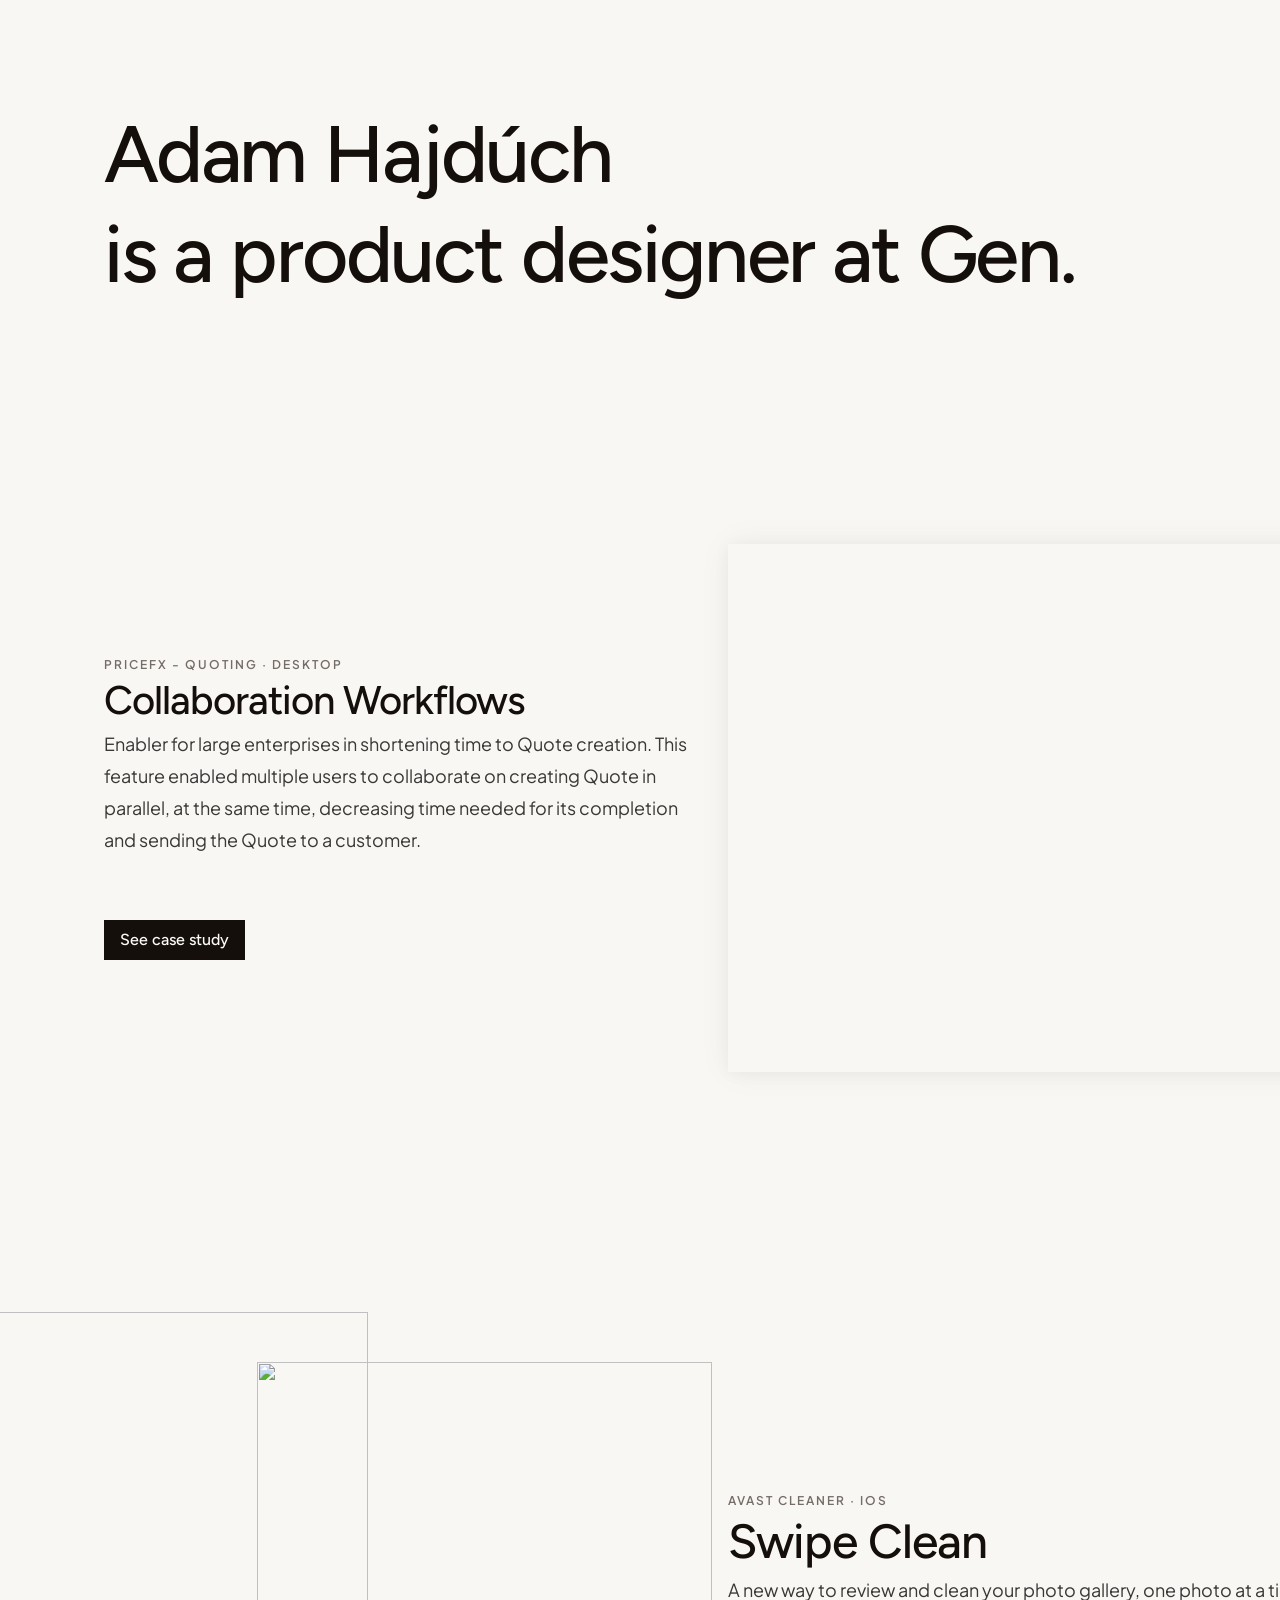
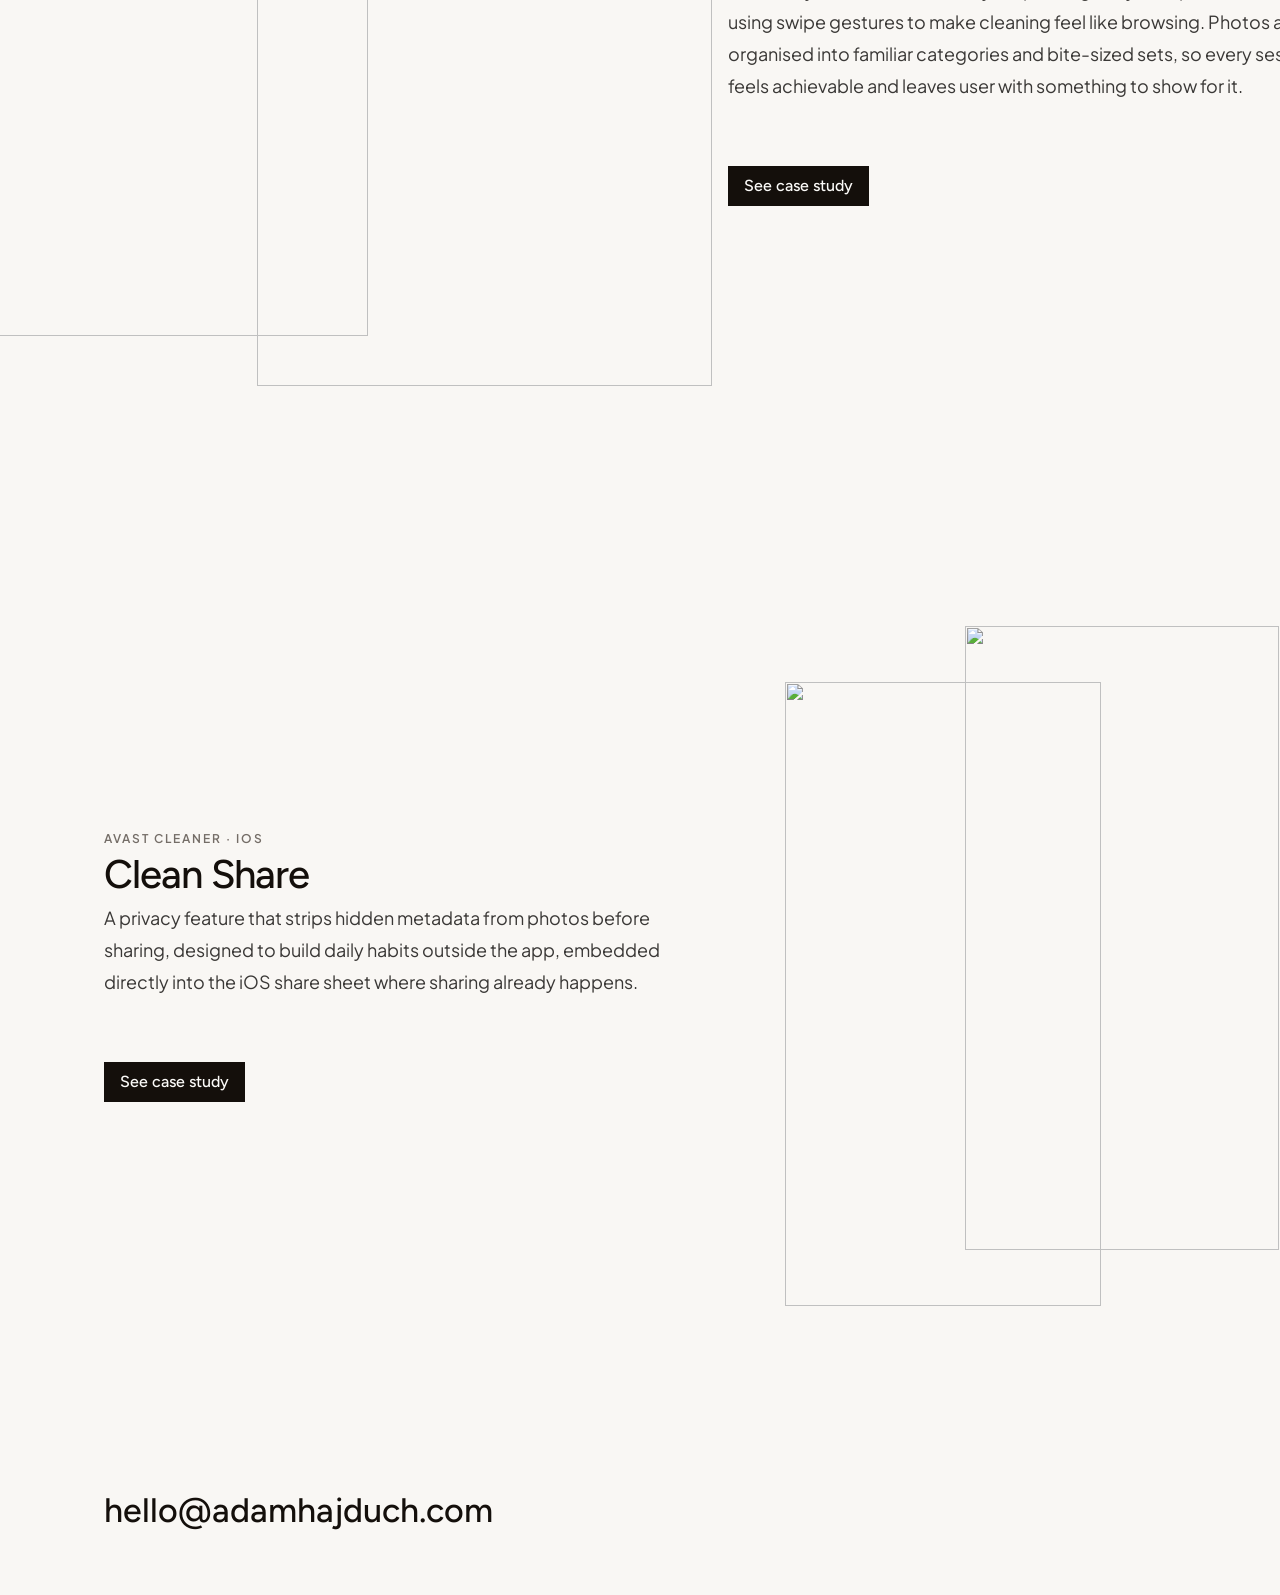
==== index.html @ be0cc2b2 "Initial commit — portfolio v2 All four pages complete with unified responsive system (--side variabl" ====
<!DOCTYPE html>
<html lang="en">
<head>
  <meta charset="UTF-8">
  <meta name="viewport" content="width=device-width, initial-scale=1.0">
  <title>Adam Hajdúch — Product Designer</title>
  <link rel="preconnect" href="https://fonts.googleapis.com">
  <link rel="preconnect" href="https://fonts.gstatic.com" crossorigin>
  <link href="https://fonts.googleapis.com/css2?family=Figtree:wght@400;500;600&family=Plus+Jakarta+Sans:wght@400;600&display=swap" rel="stylesheet">
  <style>
    *, *::before, *::after { box-sizing: border-box; margin: 0; padding: 0; }

    body {
      background: #f9f7f4;
      color: #140f0b;
      min-width: 1440px;
    }

    :root {
      --side: max(104px, calc((100vw - 1232px) / 2));
    }

    .page {
      display: flex;
      flex-direction: column;
      align-items: center;
      padding-top: 104px;
    }

    /* ── Hero ── */
    .hero {
      width: 100%;
      padding: 0 var(--side) 120px;
    }

    .hero h1 {
      font-family: 'Figtree', sans-serif;
      font-weight: 500;
      font-size: 80px;
      line-height: 100px;
      letter-spacing: -2.176px;
      color: #140f0b;
    }

    /* ── Case study row (text left, visual right) ── */
    .case-row {
      width: 100%;
      display: flex;
      gap: 16px;
      align-items: center;
      padding: 120px var(--side);
    }

    .case-text {
      display: flex;
      flex-direction: column;
      gap: 64px;
      flex-shrink: 0;
      width: 608px;
    }

    .case-label {
      font-family: 'Plus Jakarta Sans', sans-serif;
      font-weight: 600;
      font-size: 12px;
      letter-spacing: 2px;
      text-transform: uppercase;
      color: #746d67;
      margin-bottom: 4px;
    }

    .case-title {
      font-family: 'Figtree', sans-serif;
      font-weight: 500;
      font-size: 40px;
      letter-spacing: -1px;
      color: #140f0b;
      margin-bottom: 4px;
    }

    .case-title.xl { font-size: 48px; }

    .case-body {
      font-family: 'Plus Jakarta Sans', sans-serif;
      font-weight: 400;
      font-size: 18px;
      line-height: 32px;
      color: #3a3836;
    }

    .btn {
      display: inline-flex;
      align-items: center;
      justify-content: center;
      background: #140f0b;
      color: #fcfbf9;
      font-family: 'Figtree', sans-serif;
      font-weight: 500;
      font-size: 16px;
      height: 40px;
      padding: 4px 16px;
      text-decoration: none;
      white-space: nowrap;
      align-self: flex-start;
    }

    /* ── Collaboration Workflows image ── */
    .cw-image {
      flex-shrink: 0;
      width: 847px;
      height: 528px;
      position: relative;
      overflow: hidden;
      box-shadow: 0 0 32px rgba(0,0,0,.05), 0 2px 16px rgba(0,0,0,.04);
    }

    .cw-image img {
      position: absolute;
      width: 123.64%;
      height: 138.11%;
      left: -11.88%;
      top: -19.05%;
      max-width: none;
    }

    /* ── Swipe Clean section (phones bleed left, text right-aligned) ── */
    .swipe-section {
      width: 100%;
      display: flex;
      align-items: center;
      justify-content: flex-end;
      gap: 16px;
      padding: 120px var(--side);
    }

    .swipe-phones {
      display: inline-grid;
      grid-template-columns: max-content;
      grid-template-rows: max-content;
      place-items: start;
      flex-shrink: 0;
      line-height: 0;
    }

    .sp-left {
      grid-column: 1;
      grid-row: 1;
      width: 454.64px;
      height: 624px;
    }

    .sp-right {
      grid-column: 1;
      grid-row: 1;
      width: 454.64px;
      height: 624px;
      margin-left: 344px;
      margin-top: 50px;
    }

    .sp-left img,
    .sp-right img {
      display: block;
      width: 100%;
      height: 100%;
      object-fit: cover;
    }

    .swipe-text {
      flex-shrink: 0;
      width: 608px;
      display: flex;
      flex-direction: column;
      gap: 64px;
    }

    /* ── Clean Share phone stack ── */
    .cs-visuals {
      flex-shrink: 0;
      width: 608px;
      display: flex;
      align-items: center;
      justify-content: center;
    }

    .cs-phones {
      position: relative;
      display: inline-grid;
      grid-template-columns: max-content;
      grid-template-rows: max-content;
      place-items: start;
    }

    .cs-phone-back {
      grid-column: 1;
      grid-row: 1;
      width: 314.89px;
      height: 624px;
      margin-left: 180px;
      position: relative;
    }

    .cs-phone-front {
      grid-column: 1;
      grid-row: 1;
      width: 316px;
      height: 624px;
      margin-top: 56px;
      position: relative;
    }

    .cs-phone-back img,
    .cs-phone-front img {
      position: absolute;
      inset: 0;
      width: 100%;
      height: 100%;
      object-fit: cover;
    }

    /* ── Footer ── */
    .footer {
      width: 100%;
      padding: 64px var(--side);
    }

    .footer-email {
      font-family: 'Figtree', sans-serif;
      font-weight: 500;
      font-size: 34px;
      color: #140f0b;
    }
  </style>
</head>
<body>
  <div class="page">

    <!-- Hero -->
    <div class="hero">
      <h1>Adam Hajdúch<br>is a product designer at Gen.</h1>
    </div>

    <!-- Collaboration Workflows -->
    <div class="case-row">
      <div class="case-text">
        <div>
          <p class="case-label">Pricefx - Quoting · Desktop</p>
          <p class="case-title">Collaboration Workflows</p>
          <p class="case-body">Enabler for large enterprises in shortening time to Quote creation. This feature enabled multiple users to collaborate on creating Quote in parallel, at the same time, decreasing time needed for its completion and sending the Quote to a customer.</p>
        </div>
        <a href="collab-workflows.html" class="btn">See case study</a>
      </div>
      <div class="cw-image">
        <img src="https://www.figma.com/api/mcp/asset/aeedf859-9474-4553-adf2-9cdf121401b4" alt="Collaboration Workflows screenshot">
      </div>
    </div>

    <!-- Swipe Clean -->
    <div class="swipe-section">
      <div class="swipe-phones">
        <div class="sp-left">
          <img src="https://www.figma.com/api/mcp/asset/293a07ca-1bfd-4714-a351-c28af2333aab" alt="">
        </div>
        <div class="sp-right">
          <img src="https://www.figma.com/api/mcp/asset/dbe81a13-e0e3-4c7d-9659-384928628e4d" alt="">
        </div>
      </div>
      <div class="swipe-text">
        <div>
          <p class="case-label">Avast Cleaner · iOS</p>
          <p class="case-title xl">Swipe Clean</p>
          <p class="case-body">A new way to review and clean your photo gallery, one photo at a time, using swipe gestures to make cleaning feel like browsing. Photos are organised into familiar categories and bite-sized sets, so every session feels achievable and leaves user with something to show for it.</p>
        </div>
        <a href="swipe-clean.html" class="btn">See case study</a>
      </div>
    </div>

    <!-- Clean Share -->
    <div class="case-row">
      <div class="case-text">
        <div>
          <p class="case-label">Avast Cleaner · iOS</p>
          <p class="case-title">Clean Share</p>
          <p class="case-body">A privacy feature that strips hidden metadata from photos before sharing, designed to build daily habits outside the app, embedded directly into the iOS share sheet where sharing already happens.</p>
        </div>
        <a href="clean-share.html" class="btn">See case study</a>
      </div>
      <div class="cs-visuals">
        <div class="cs-phones">
          <div class="cs-phone-back">
            <img src="https://www.figma.com/api/mcp/asset/eeb5b27a-d9a6-4628-acfc-5afd667ada21" alt="">
          </div>
          <div class="cs-phone-front">
            <img src="https://www.figma.com/api/mcp/asset/adb7f929-5672-481c-b24a-2118437be50b" alt="">
          </div>
        </div>
      </div>
    </div>

    <!-- Footer -->
    <div class="footer">
      <p class="footer-email">hello@adamhajduch.com</p>
    </div>

  </div>
</body>
</html>
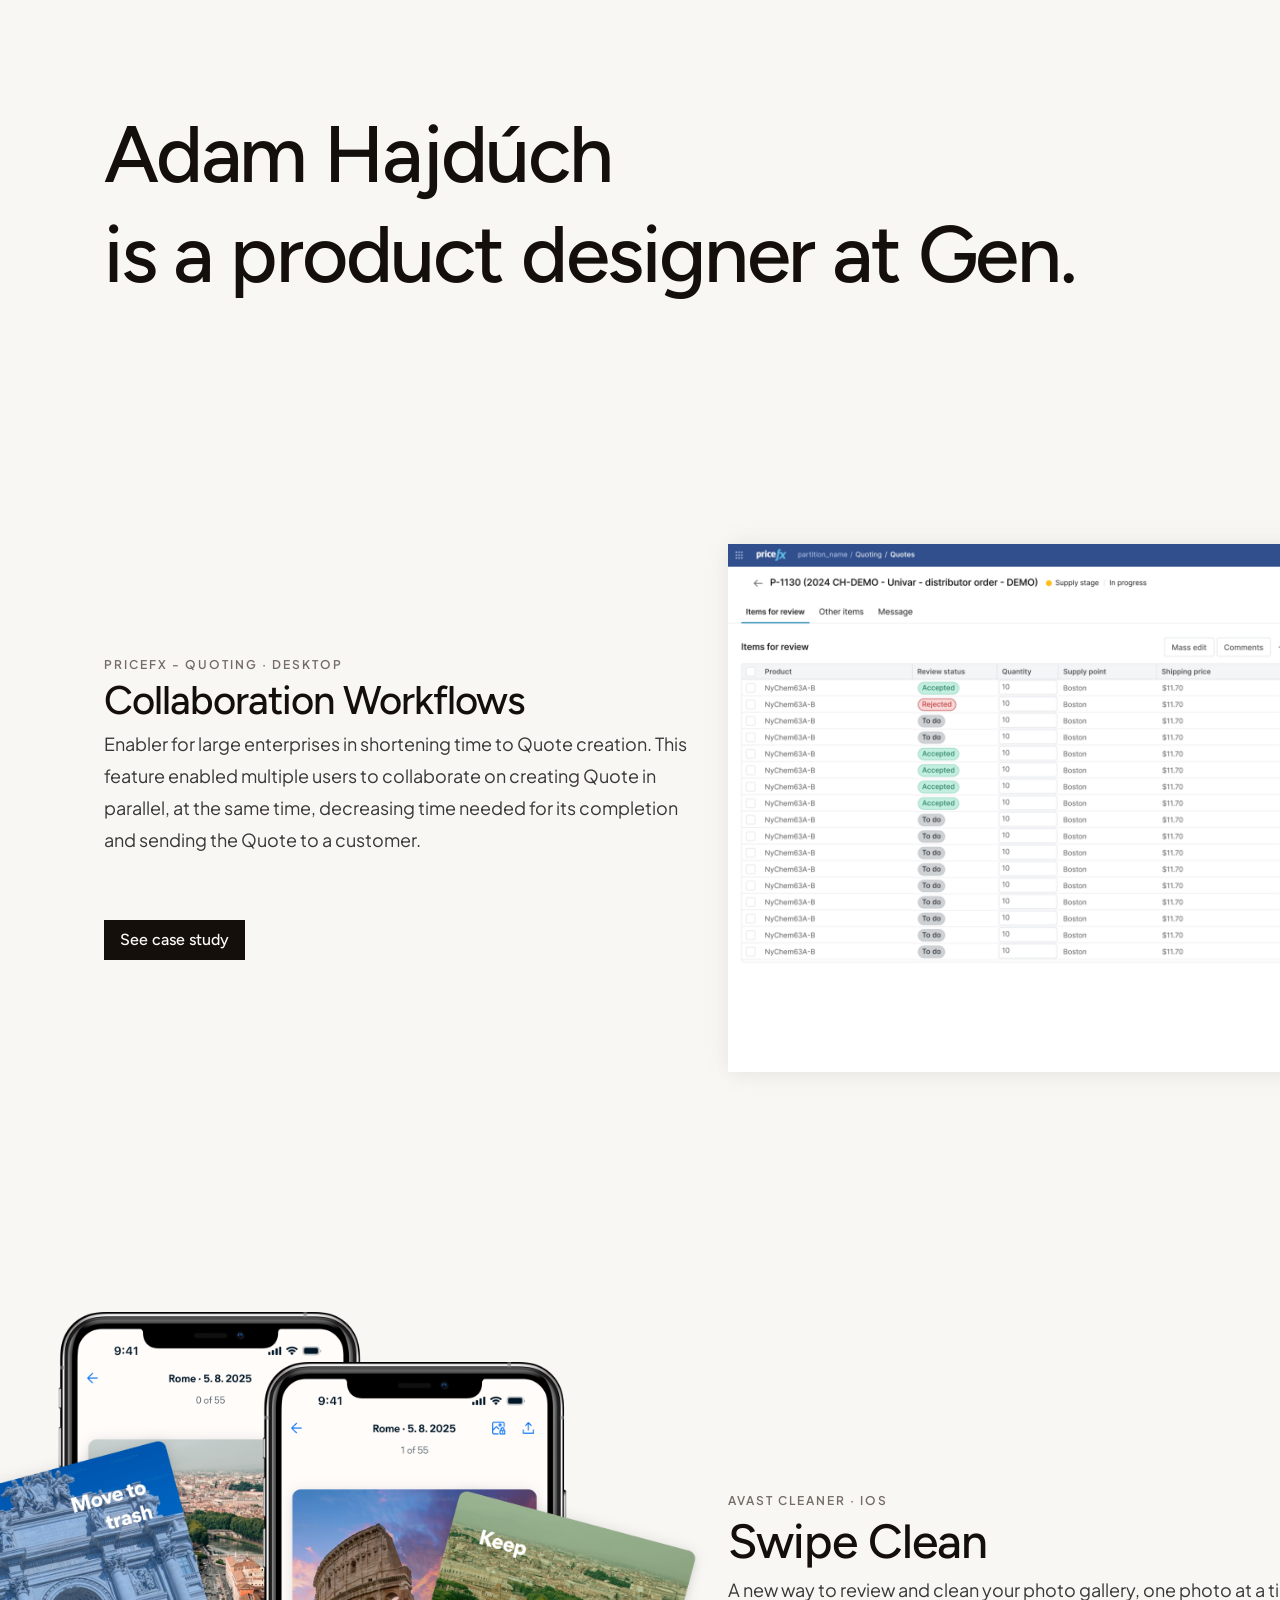
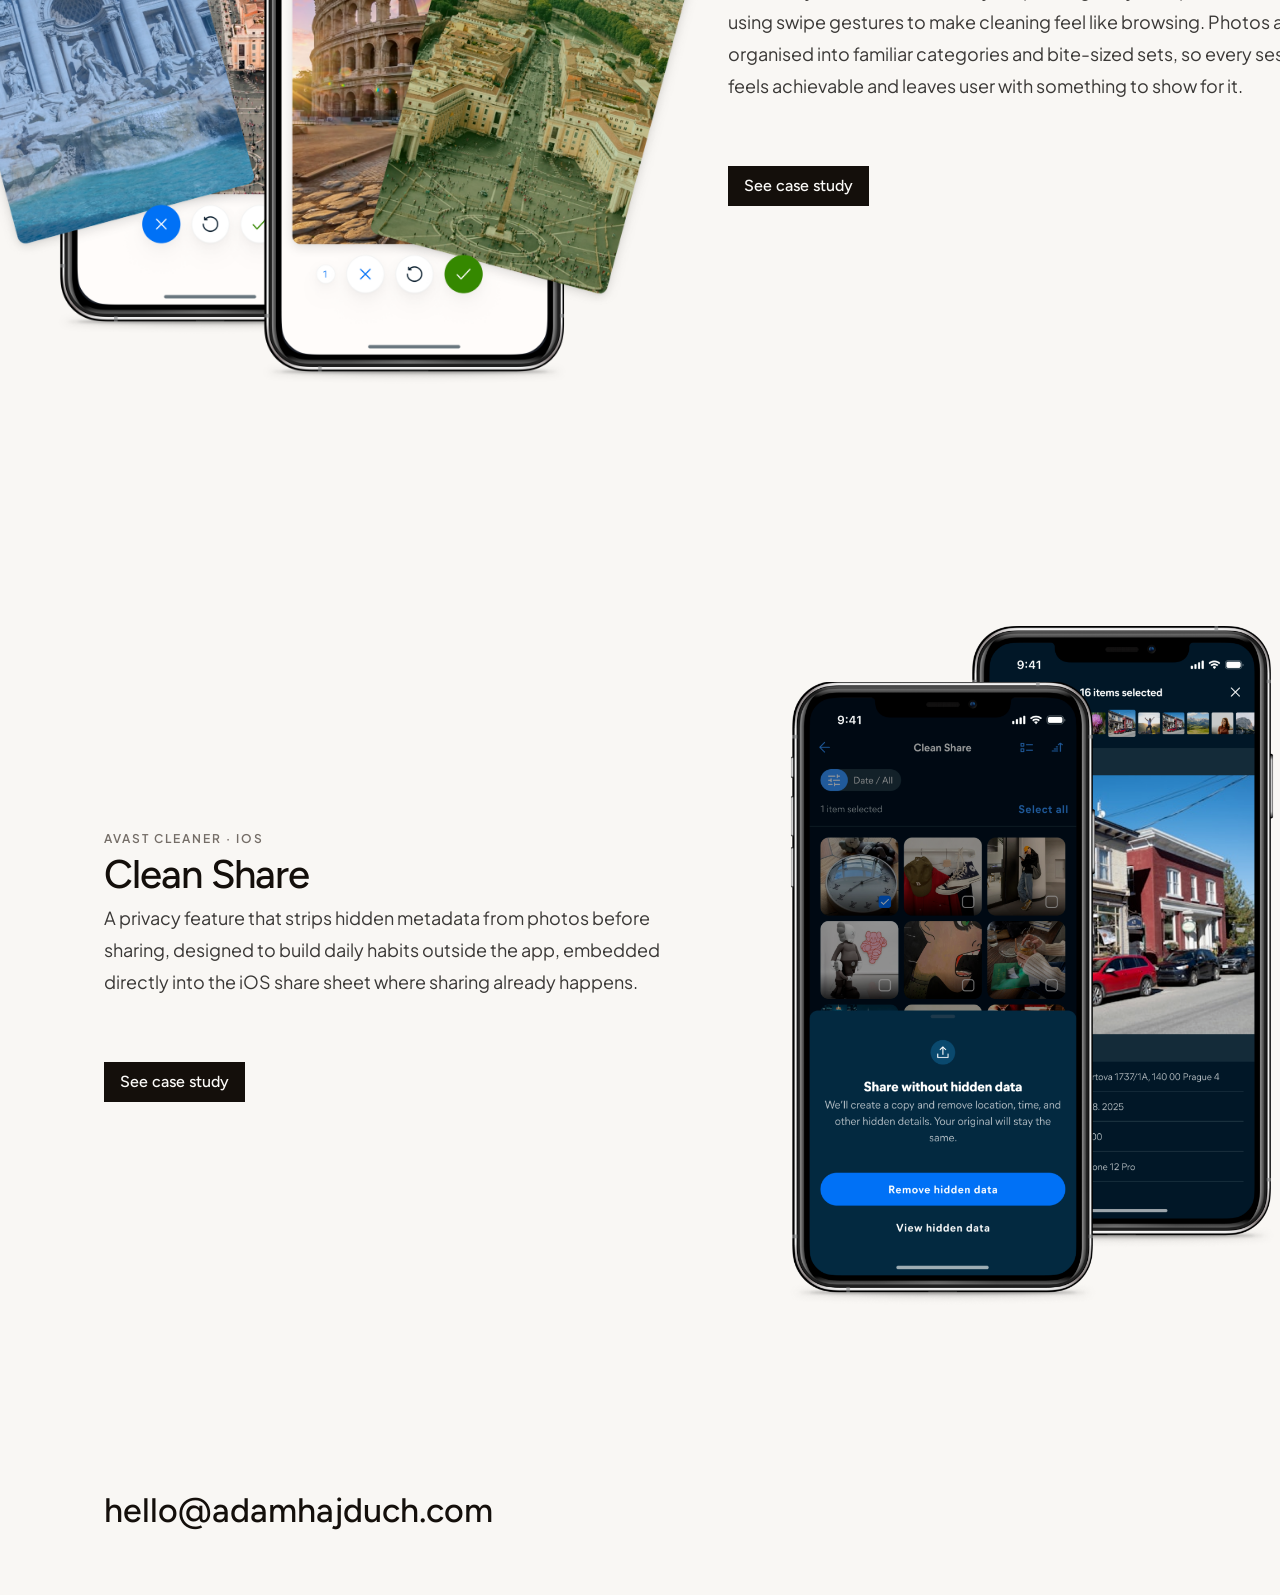
==== commit 130dfaaf: "Download index.html images locally at 2× resolution All 5 images downloaded from Figma and resized t" ====
--- a/index.html
+++ b/index.html
@@ -10,6 +10,8 @@
   <style>
     *, *::before, *::after { box-sizing: border-box; margin: 0; padding: 0; }
 
+    html { overflow-x: hidden; }
+
     body {
       background: #f9f7f4;
       color: #140f0b;
@@ -251,7 +253,7 @@
         <a href="collab-workflows.html" class="btn">See case study</a>
       </div>
       <div class="cw-image">
-        <img src="https://www.figma.com/api/mcp/asset/aeedf859-9474-4553-adf2-9cdf121401b4" alt="Collaboration Workflows screenshot">
+        <img src="assets/cw-screenshot.png" alt="Collaboration Workflows screenshot">
       </div>
     </div>
 
@@ -259,10 +261,10 @@
     <div class="swipe-section">
       <div class="swipe-phones">
         <div class="sp-left">
-          <img src="https://www.figma.com/api/mcp/asset/293a07ca-1bfd-4714-a351-c28af2333aab" alt="">
+          <img src="assets/sc-phone-left.png" alt="">
         </div>
         <div class="sp-right">
-          <img src="https://www.figma.com/api/mcp/asset/dbe81a13-e0e3-4c7d-9659-384928628e4d" alt="">
+          <img src="assets/sc-phone-right.png" alt="">
         </div>
       </div>
       <div class="swipe-text">
@@ -288,10 +290,10 @@
       <div class="cs-visuals">
         <div class="cs-phones">
           <div class="cs-phone-back">
-            <img src="https://www.figma.com/api/mcp/asset/eeb5b27a-d9a6-4628-acfc-5afd667ada21" alt="">
+            <img src="assets/cs-phone-back.png" alt="">
           </div>
           <div class="cs-phone-front">
-            <img src="https://www.figma.com/api/mcp/asset/adb7f929-5672-481c-b24a-2118437be50b" alt="">
+            <img src="assets/cs-phone-front.png" alt="">
           </div>
         </div>
       </div>
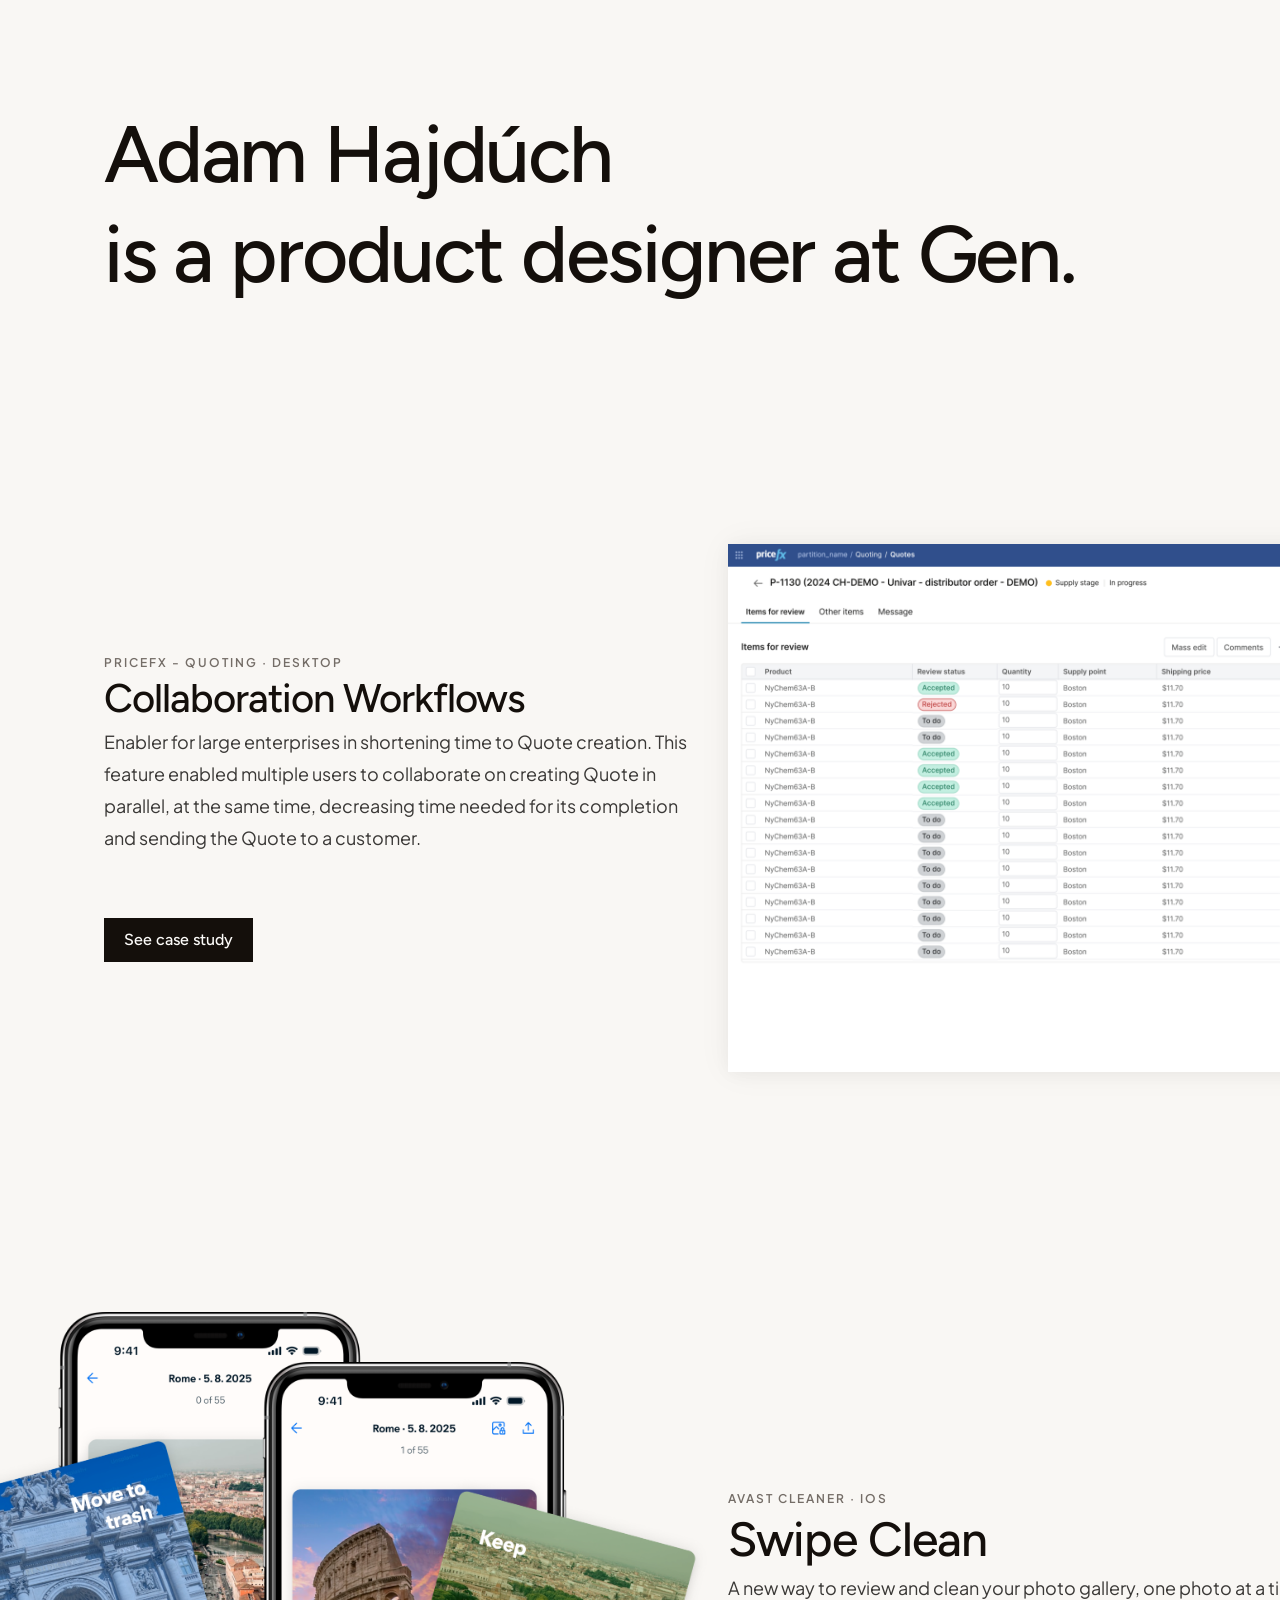
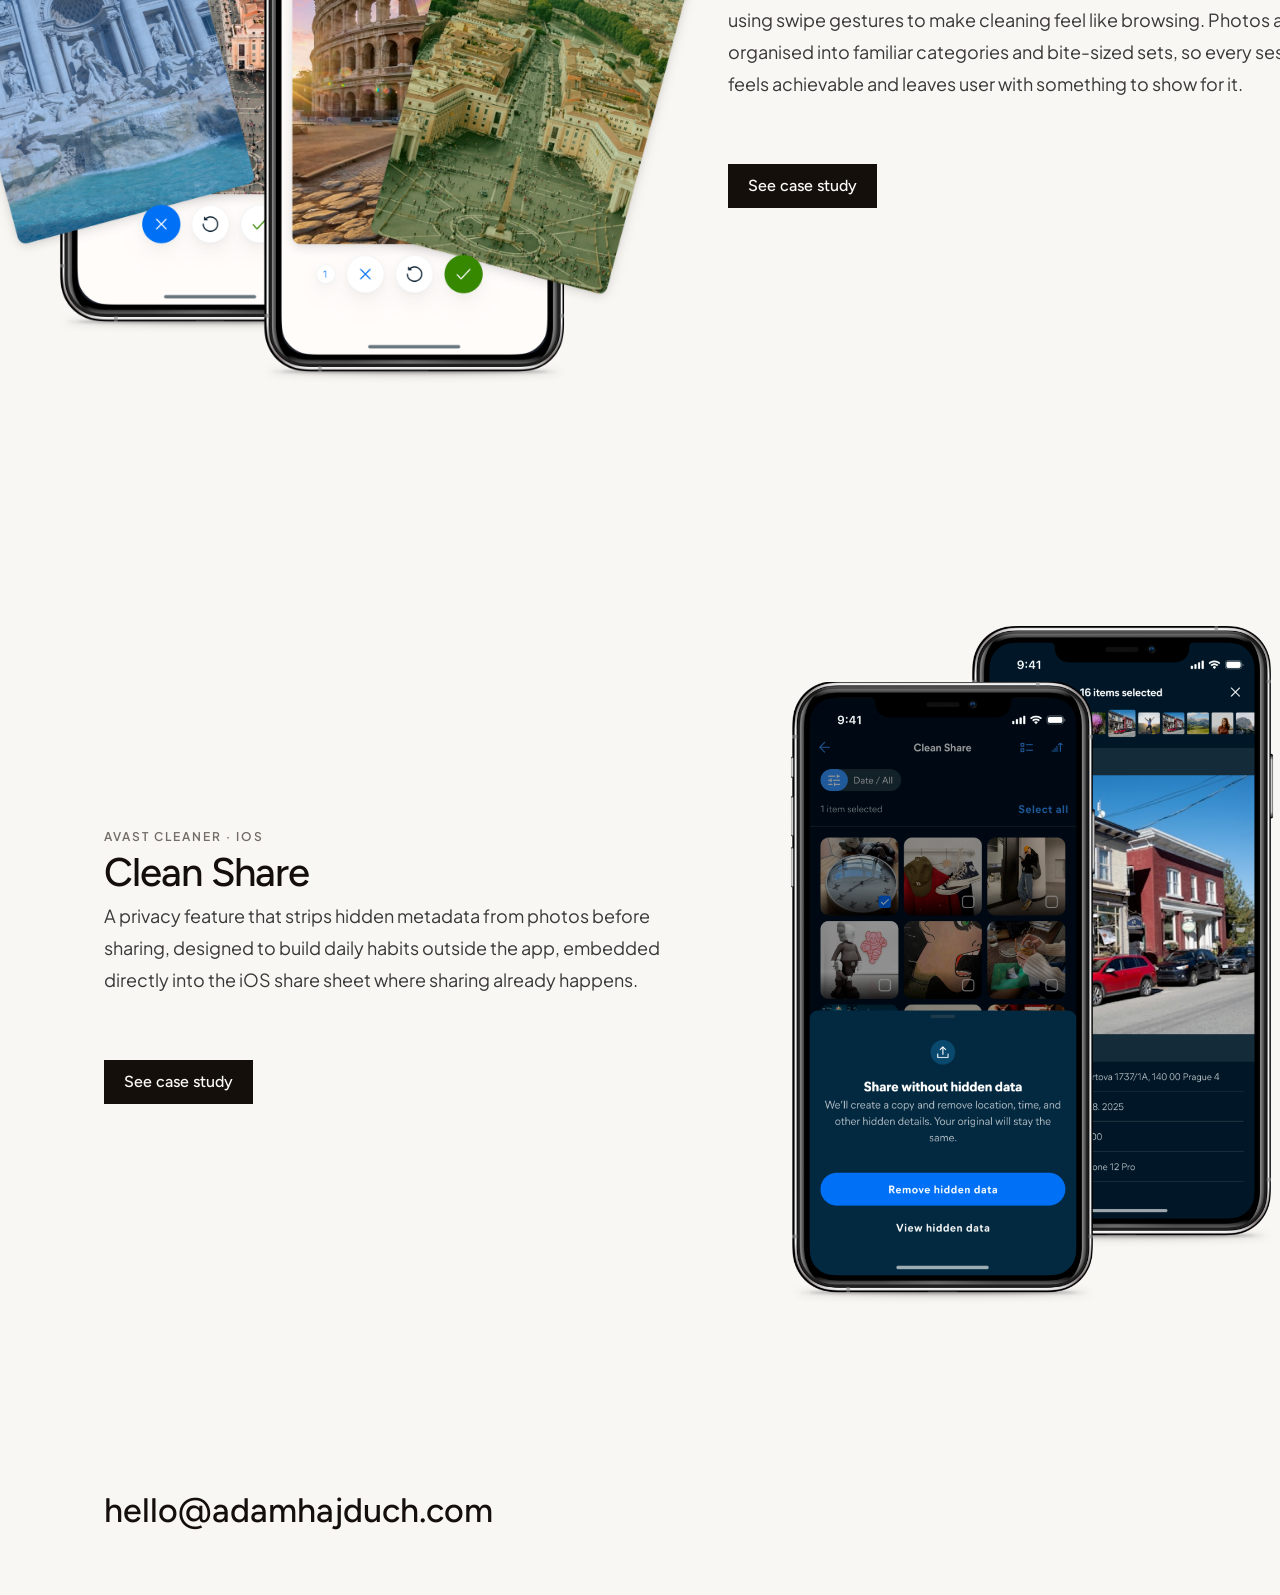
==== commit ea79b344: "Update button padding to match Figma spec Change from 4px 16px / fixed 40px height to 12px 20px padd" ====
--- a/index.html
+++ b/index.html
@@ -99,8 +99,8 @@
       font-family: 'Figtree', sans-serif;
       font-weight: 500;
       font-size: 16px;
-      height: 40px;
-      padding: 4px 16px;
+      line-height: 20px;
+      padding: 12px 20px;
       text-decoration: none;
       white-space: nowrap;
       align-self: flex-start;
